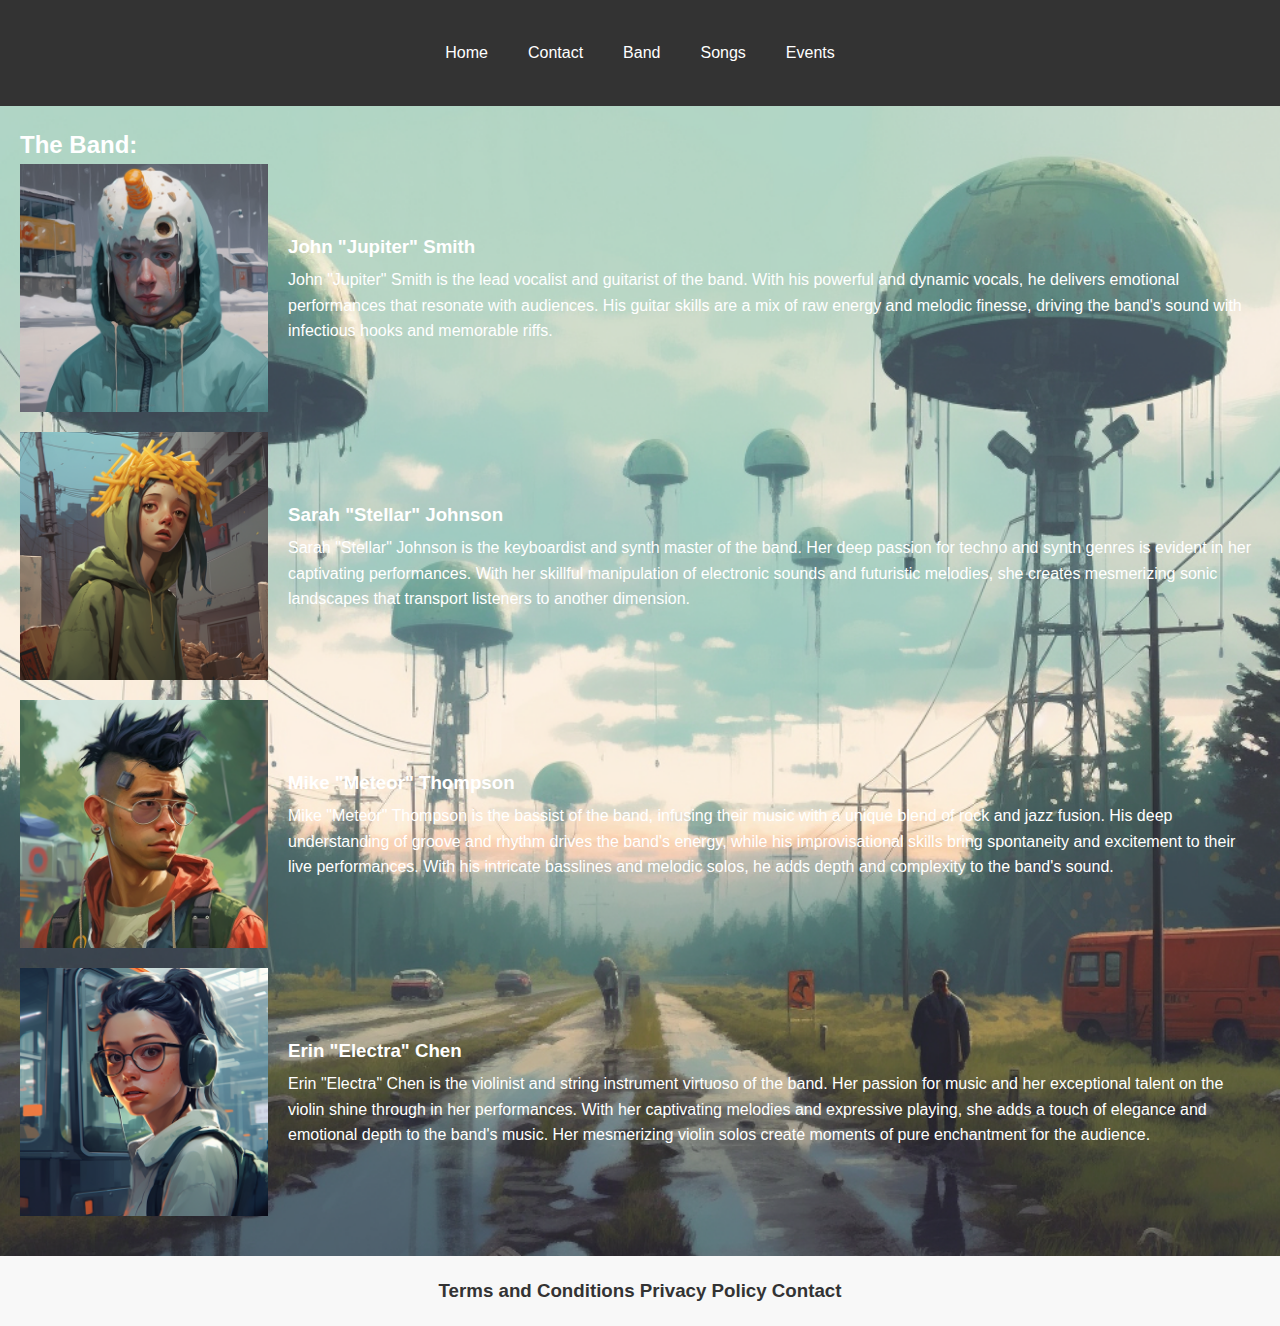
==== band.html @ 613dbbb6 "Add files via upload" ====
<!DOCTYPE html>
<html lang="en">
<head>
    <meta charset="utf-8"> 
    <meta name="viewport" content="width=device-width, initial-scale=1.0">
    <title>Wedding Band - Band Members</title>
    <link rel="stylesheet" href="style.css">
    <style>
        .band-member {
            display: flex;
            align-items: center;
            margin-bottom: 20px;
        }

        .band-member-image {
            width: 20%; 
            height: 20%;
            margin-right: 20px;
        }

        .band-member-name {
            font-weight: bold;
        }

        .band-member-bio {
            margin-top: 5px;
        }
        body {
            background-image: url("bg_sky6.png");
            background-position: center center; /* Center the background image */
            background-size: cover; /* Adjust the background image to cover the entire screen */
            background-repeat: no-repeat;
            display: flex;
            flex-direction: column;
            min-height: 100vh;
        }  
        main {
           flex: 1;
        }
        footer {
            background-color: #f8f8f8;
            text-align: center;
            padding: 20px;
        }
    </style>
</head>
<body>
    <header>
        <nav>
            <ul>
                <li><a href="index.html">Home</a></li>
                <li><a href="contact.html">Contact</a></li>
                <li><a href="band.html">Band</a></li>
                <li><a href="songs.html">Songs</a></li>
                <li><a href="events.html">Events</a></li>
            </ul>
        </nav>
    </header>
    <main>
        <div class="section">
            <h2>The Band:</h2>
            <div class="band-member">
                <img class="band-member-image" src="band3.png" alt="Band Member 1" width=100% height=100%>
                <div>
                    <h3 class="band-member-name">John "Jupiter" Smith</h3>
                    <p class="band-member-bio">John "Jupiter" Smith is the lead vocalist and guitarist of the band. With his powerful and dynamic vocals, he delivers emotional performances that resonate with audiences. His guitar skills are a mix of raw energy and melodic finesse, driving the band's sound with infectious hooks and memorable riffs.</p>
                </div>
            </div>
            <div class="band-member">
                <img class="band-member-image" src="band1.png" alt="Band Member 2" width=100% height=100%>
                <div>
                    <h3 class="band-member-name">Sarah "Stellar" Johnson</h3>
                    <p class="band-member-bio">Sarah "Stellar" Johnson is the keyboardist and synth master of the band. Her deep passion for techno and synth genres is evident in her captivating performances. With her skillful manipulation of electronic sounds and futuristic melodies, she creates mesmerizing sonic landscapes that transport listeners to another dimension.</p>
                </div>
            </div>
            <div class="band-member">
                <img class="band-member-image" src="band4.png" alt="Band Member 3" width=100% height=100%>
                <div>
                    <h3 class="band-member-name">Mike "Meteor" Thompson</h3>
                    <p class="band-member-bio">Mike "Meteor" Thompson is the bassist of the band, infusing their music with a unique blend of rock and jazz fusion. His deep understanding of groove and rhythm drives the band's energy, while his improvisational skills bring spontaneity and excitement to their live performances. With his intricate basslines and melodic solos, he adds depth and complexity to the band's sound.</p>
                </div>
            </div>
            <div class="band-member">
                <img class="band-member-image" src="band2.png" alt="Band Member 4" width=100% height=100%>
                <div>
                    <h3 class="band-member-name">Erin "Electra" Chen</h3>
                    <p class="band-member-bio">Erin "Electra" Chen is the violinist and string instrument virtuoso of the band. Her passion for music and her exceptional talent on the violin shine through in her performances. With her captivating melodies and expressive playing, she adds a touch of elegance and emotional depth to the band's music. Her mesmerizing violin solos create moments of pure enchantment for the audience.</p>
                </div>
            </div>
        </div>
    </main>
    <footer>
        <h3>Terms and Conditions Privacy Policy Contact</h3>
    </footer>
</body>
</html>
---- style.css ----
/* Reset default styles */
body, h1, h2, h3, p, ul, ol, li {
  margin: 0;
  padding: 0;
  list-style: none;
}

/* Global styles */
body {
  font-family: Arial, sans-serif;
  font-size: 16px;
  line-height: 1.6;
  color: rgb(255, 255, 255);
}

.container {
  max-width: 1200px;
  margin: 0 auto;
  padding: 20px;
}

header, nav, main, footer {
  padding: 20px;
}

header, footer {
  background-color: #333;
  text-align: center;
}

footer {
  text-align: center;
  padding: 20px;
  color: #333; /* Add this line to set the text color */
}

nav {
  background-color: #333;
  text-align: center;
}

nav ul {
  display: flex;
  justify-content: center;
}

nav li {
  margin: 0 10px;
}

nav a {
  color: #fff;
  text-decoration: none;
  padding: 10px;
}

/* Responsive styles */
@media (max-width: 768px) {
  /* Adjustments for smaller screens */
  .container {
    padding: 10px;
  }

  header, footer {
    padding: 10px;
  }

  nav ul {
    flex-wrap: wrap;
  }

  nav li {
    margin: 5px;
  }
}
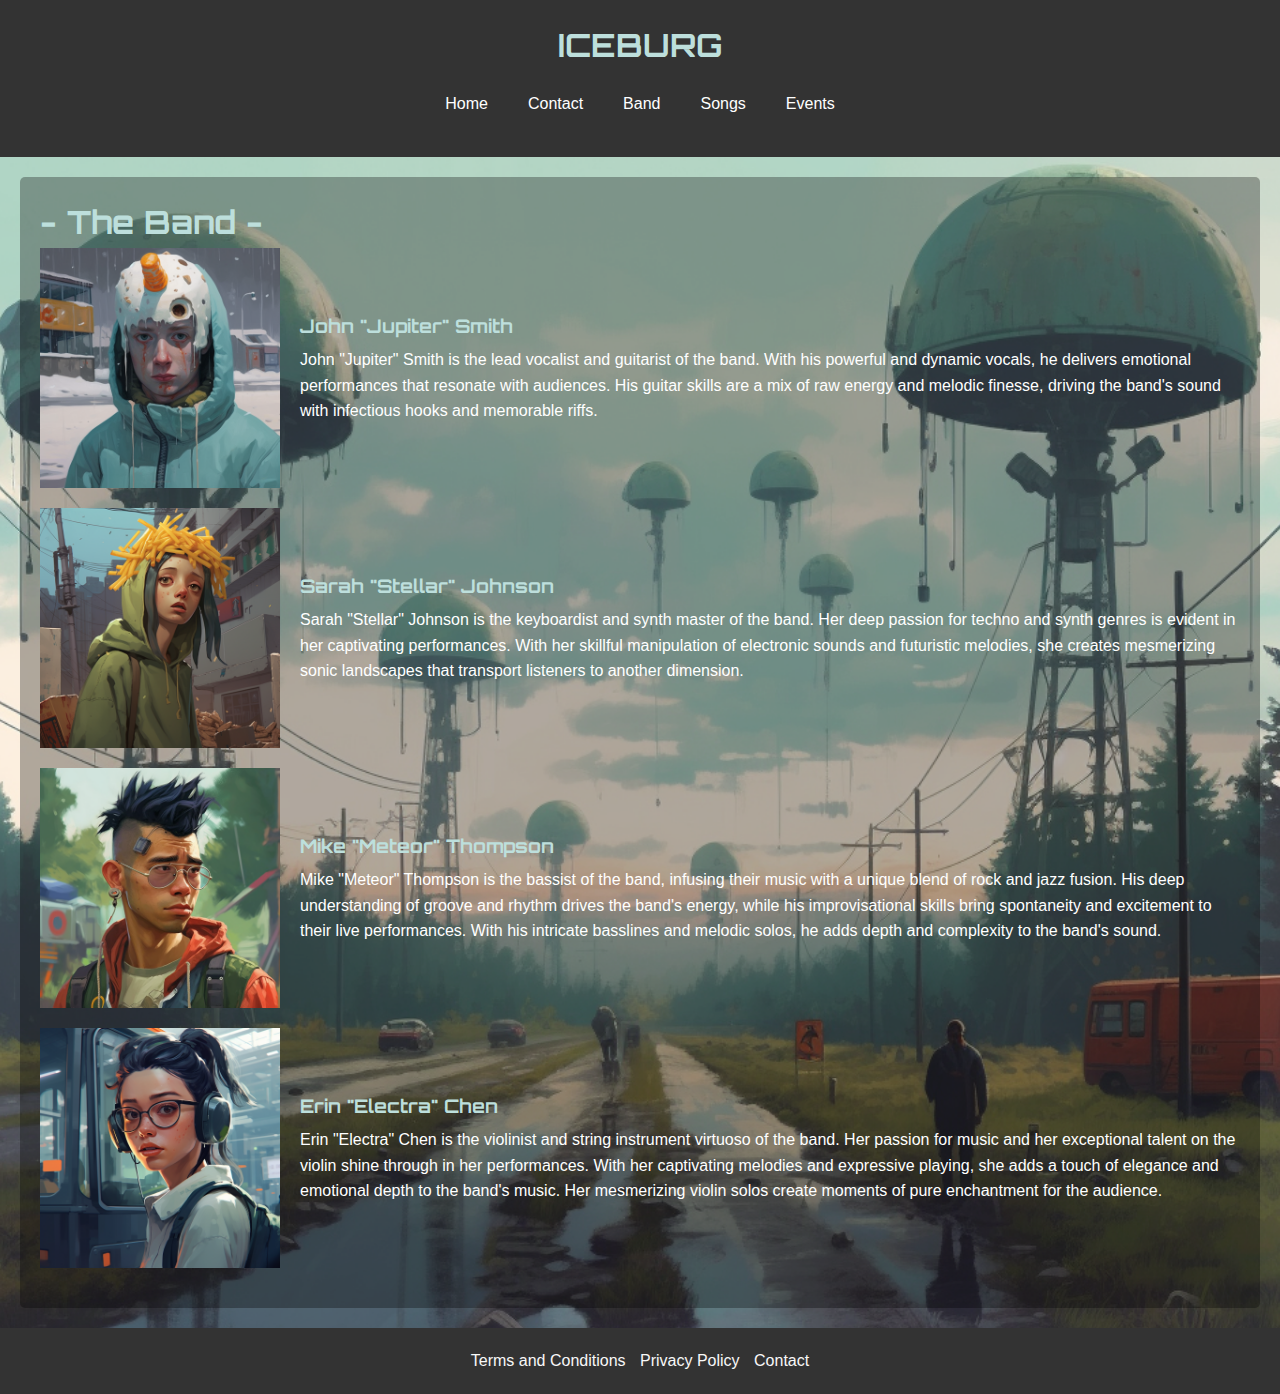
==== commit b1ca387c: "Add files via upload" ====
--- a/band.html
+++ b/band.html
@@ -5,6 +5,7 @@
     <meta name="viewport" content="width=device-width, initial-scale=1.0">
     <title>Wedding Band - Band Members</title>
     <link rel="stylesheet" href="style.css">
+    <link href="https://fonts.googleapis.com/css2?family=Orbitron&display=swap" rel="stylesheet">
     <style>
         .band-member {
             display: flex;
@@ -27,25 +28,113 @@
         }
         body {
             background-image: url("bg_sky6.png");
-            background-position: center center; /* Center the background image */
-            background-size: cover; /* Adjust the background image to cover the entire screen */
+            background-position: center center; /* Center bg image */
+            background-size: cover; /* now cover the entire screen */
             background-repeat: no-repeat;
             display: flex;
             flex-direction: column;
             min-height: 100vh;
         }  
+        .section1 {
+            background-color: rgba(0, 0, 0, 0.3); /* bg color & transparancy */
+            background-repeat: no-repeat;
+            background-size: contain;
+            background-position: center center;
+            border-radius: 5px;
+            padding: 20px;
+        }
+    
+        .section2 {
+            background-color: rgba(255, 166, 166, 0.3); 
+            background-repeat: no-repeat;
+            background-size: contain;
+            background-position: center center;
+            border-radius: 10px;
+            margin-top: 20px;
+            padding: 20px;
+        }
+
+        .section3 {
+            background-color: rgba(0, 0, 0, 0.3);
+            background-repeat: no-repeat;
+            background-size: contain;
+            background-position: center center;
+            border-radius: 5px;
+            padding: 20px;
+        }
+        
+        nav {
+            background-color: #333;
+            text-align: center;
+            border: none;
+        }
+        
         main {
-           flex: 1;
+            flex: 1;
         }
+        
         footer {
-            background-color: #f8f8f8;
+        background-color: #333;
+        color: #f8f8f8;
+        text-align: center;
+        padding: 20px;
+        }
+
+        footer h3 {
+            text-decoration: none;
+        }
+
+        footer ul {
+            list-style-type: none;
+            padding: 0;
+        }
+
+        footer li {
+            display: inline-block;
+            margin-right: 10px;
+        }
+
+        footer li:last-child {
+            margin-right: 0;
+        }
+
+        footer a {
+            color: #f8f8f8;
+            text-decoration: none;
+        }
+
+        table, th, td {
+            border: 1px solid rgb(255, 255, 255);
+            border-collapse: collapse;
+            font-family: 'Orbitron', sans-serif; 
+        }
+        tr {
             text-align: center;
-            padding: 20px;
+            font-family: 'Orbitron', sans-serif; 
+
+        }
+    
+        h1, h2, h3 {
+            color: rgb(189, 223, 220); 
+            font-family: 'Orbitron', sans-serif; 
+            font-size:550%"
+
+        }
+        @media (max-width: 768px) {
+            .section1, .section2 {
+                padding: 40px;
+            }
+            .band-member-image {
+                width: 50%; 
+                height: 50%;
+                margin-right: 20px;
+            }
         }
     </style>
 </head>
 <body>
     <header>
+        <h1>ICEBURG</h1>
         <nav>
             <ul>
                 <li><a href="index.html">Home</a></li>
@@ -57,8 +146,8 @@
         </nav>
     </header>
     <main>
-        <div class="section">
-            <h2>The Band:</h2>
+        <div class="section1">
+            <h1>- The Band - </h1>
             <div class="band-member">
                 <img class="band-member-image" src="band3.png" alt="Band Member 1" width=100% height=100%>
                 <div>
@@ -90,7 +179,11 @@
         </div>
     </main>
     <footer>
-        <h3>Terms and Conditions Privacy Policy Contact</h3>
+        <ul>
+            <li><a href="terms.html">Terms and Conditions</a></li>
+            <li><a href="privacy.html">Privacy Policy</a></li>
+            <li><a href="contact.html">Contact</a></li>
+        </ul>
     </footer>
 </body>
 </html>
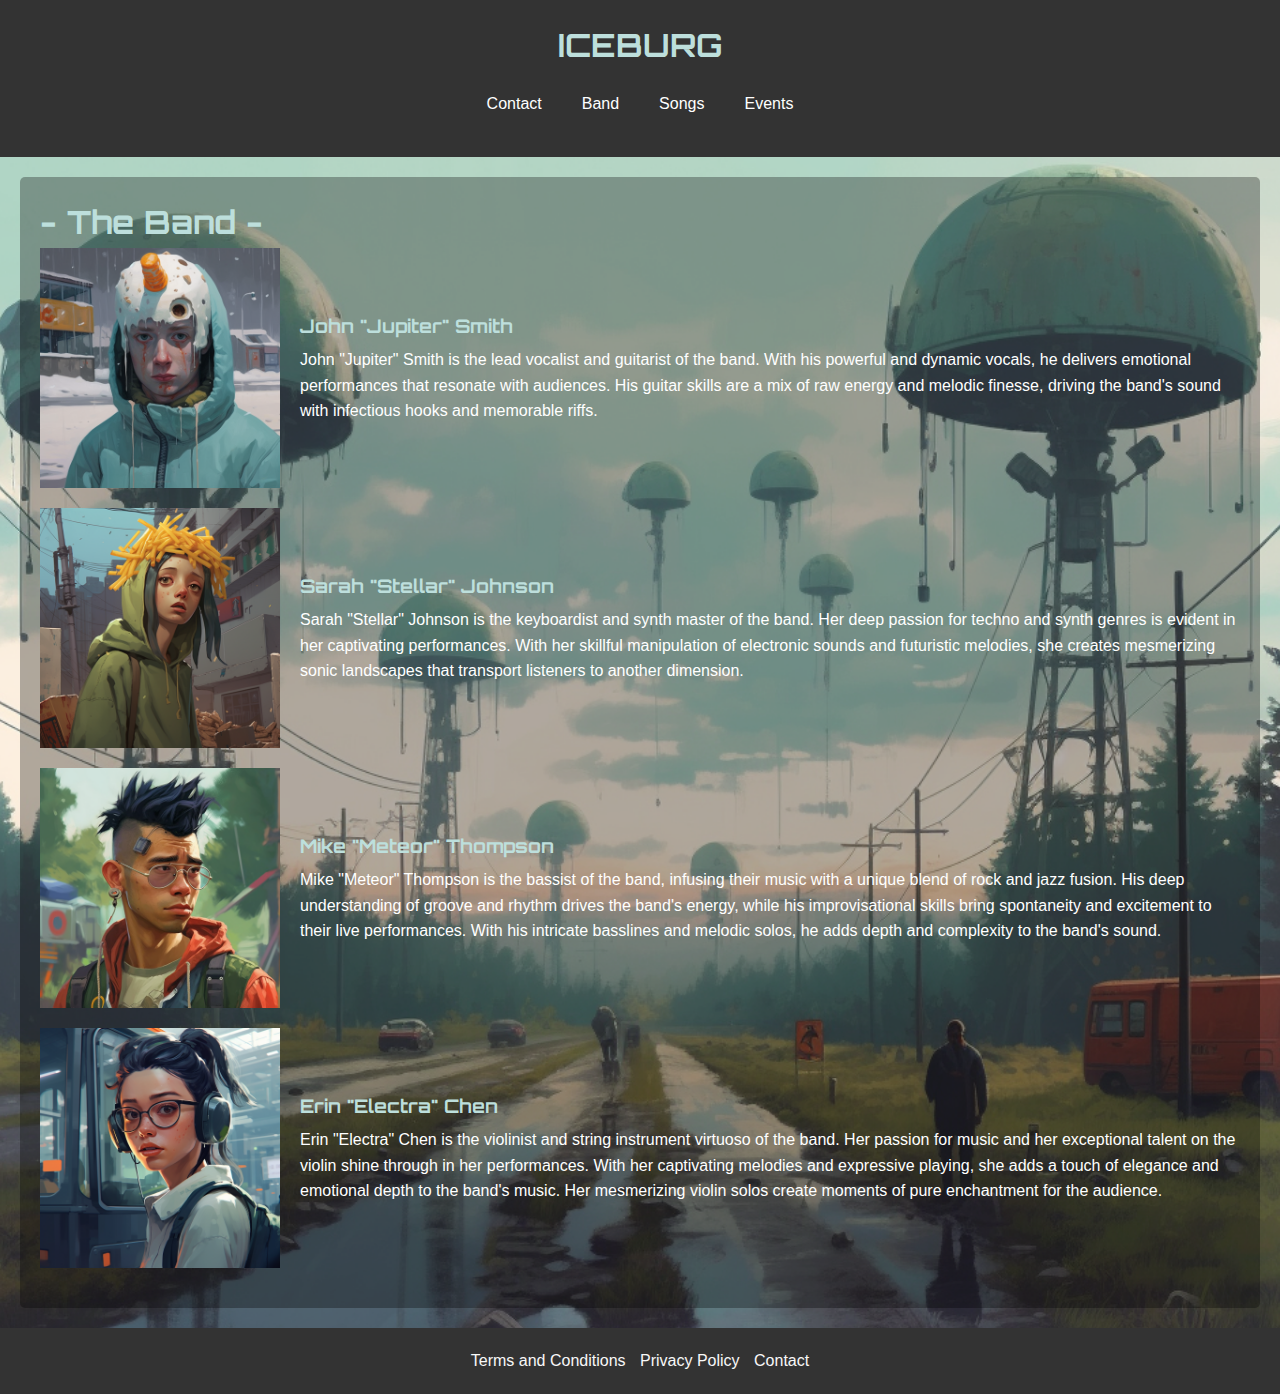
==== commit 37f35e26: "Add files via upload" ====
--- a/band.html
+++ b/band.html
@@ -134,10 +134,9 @@
 </head>
 <body>
     <header>
-        <h1>ICEBURG</h1>
+        <h1 style="font-size: 200%;"><a href="index.html">ICEBURG</a></h1>
         <nav>
             <ul>
-                <li><a href="index.html">Home</a></li>
                 <li><a href="contact.html">Contact</a></li>
                 <li><a href="band.html">Band</a></li>
                 <li><a href="songs.html">Songs</a></li>
--- a/style.css
+++ b/style.css
@@ -1,17 +1,25 @@
-/* Reset default styles */
 body, h1, h2, h3, p, ul, ol, li {
   margin: 0;
   padding: 0;
   list-style: none;
 }
 
-/* Global styles */
 body {
   font-family: Arial, sans-serif;
   font-size: 16px;
   line-height: 1.6;
   color: rgb(255, 255, 255);
 }
+
+ 
+
+/* Each state */
+
+a {
+  text-decoration: none; color:rgb(189, 223, 220);
+}
+a:visited { text-decoration: none; color:rgb(189, 223, 220); }
+a:hover { text-decoration: none; color:rgb(0, 0, 0); }
 
 .container {
   max-width: 1200px;
@@ -31,7 +39,7 @@
 footer {
   text-align: center;
   padding: 20px;
-  color: #333; /* Add this line to set the text color */
+  color: #333; 
 }
 
 nav {
@@ -54,9 +62,7 @@
   padding: 10px;
 }
 
-/* Responsive styles */
 @media (max-width: 768px) {
-  /* Adjustments for smaller screens */
   .container {
     padding: 10px;
   }
